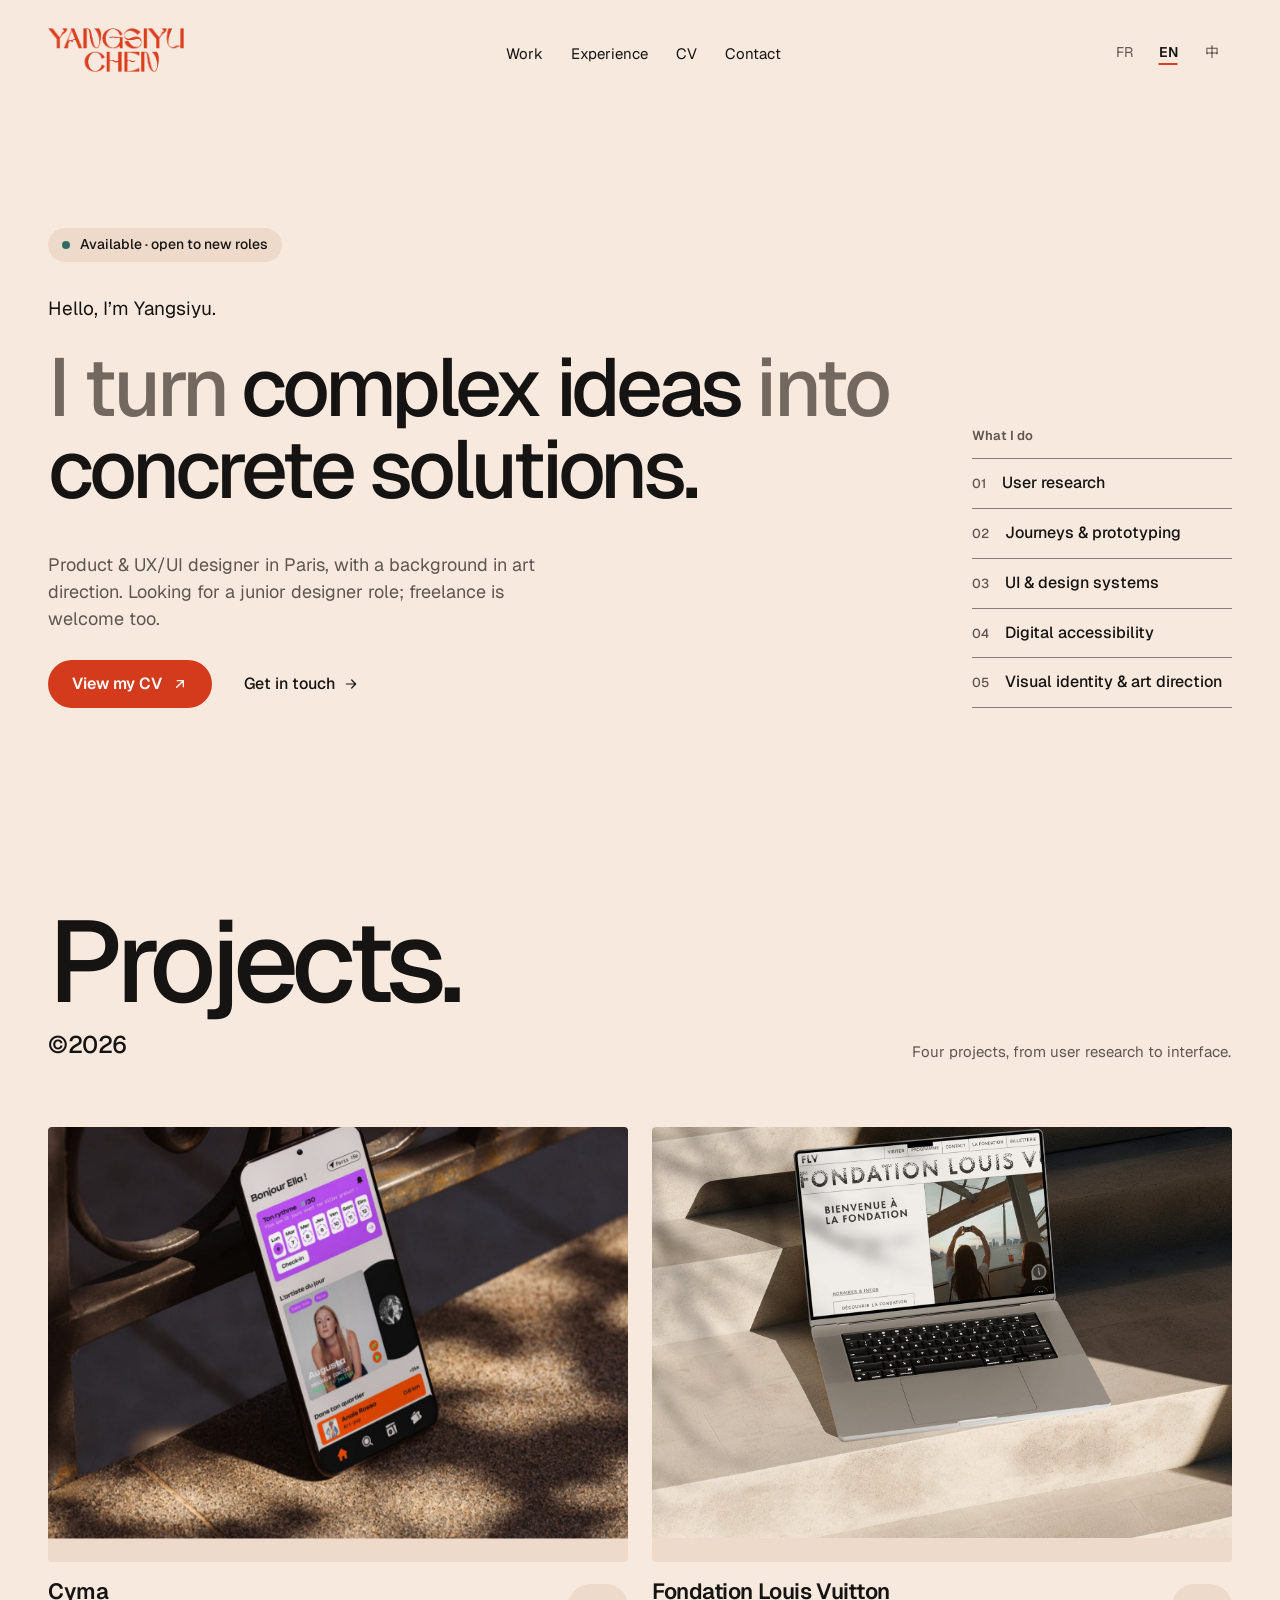
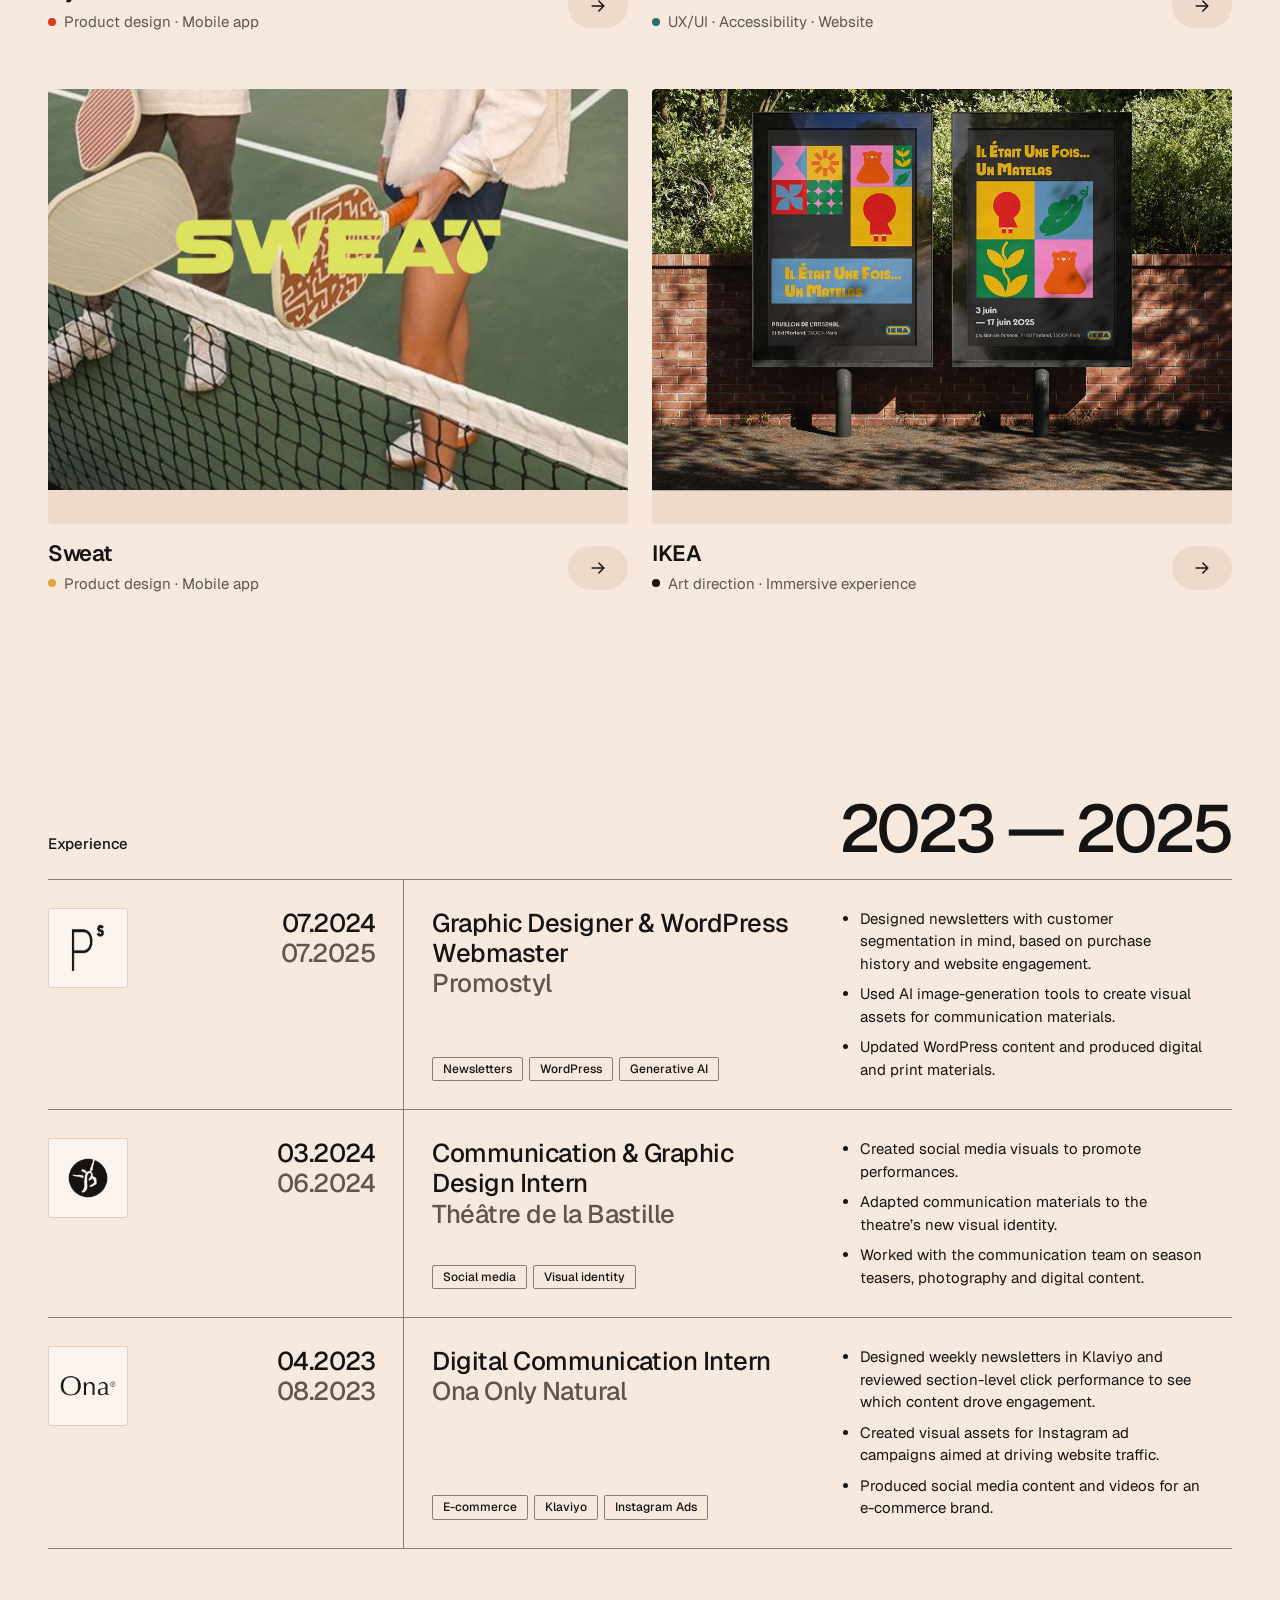
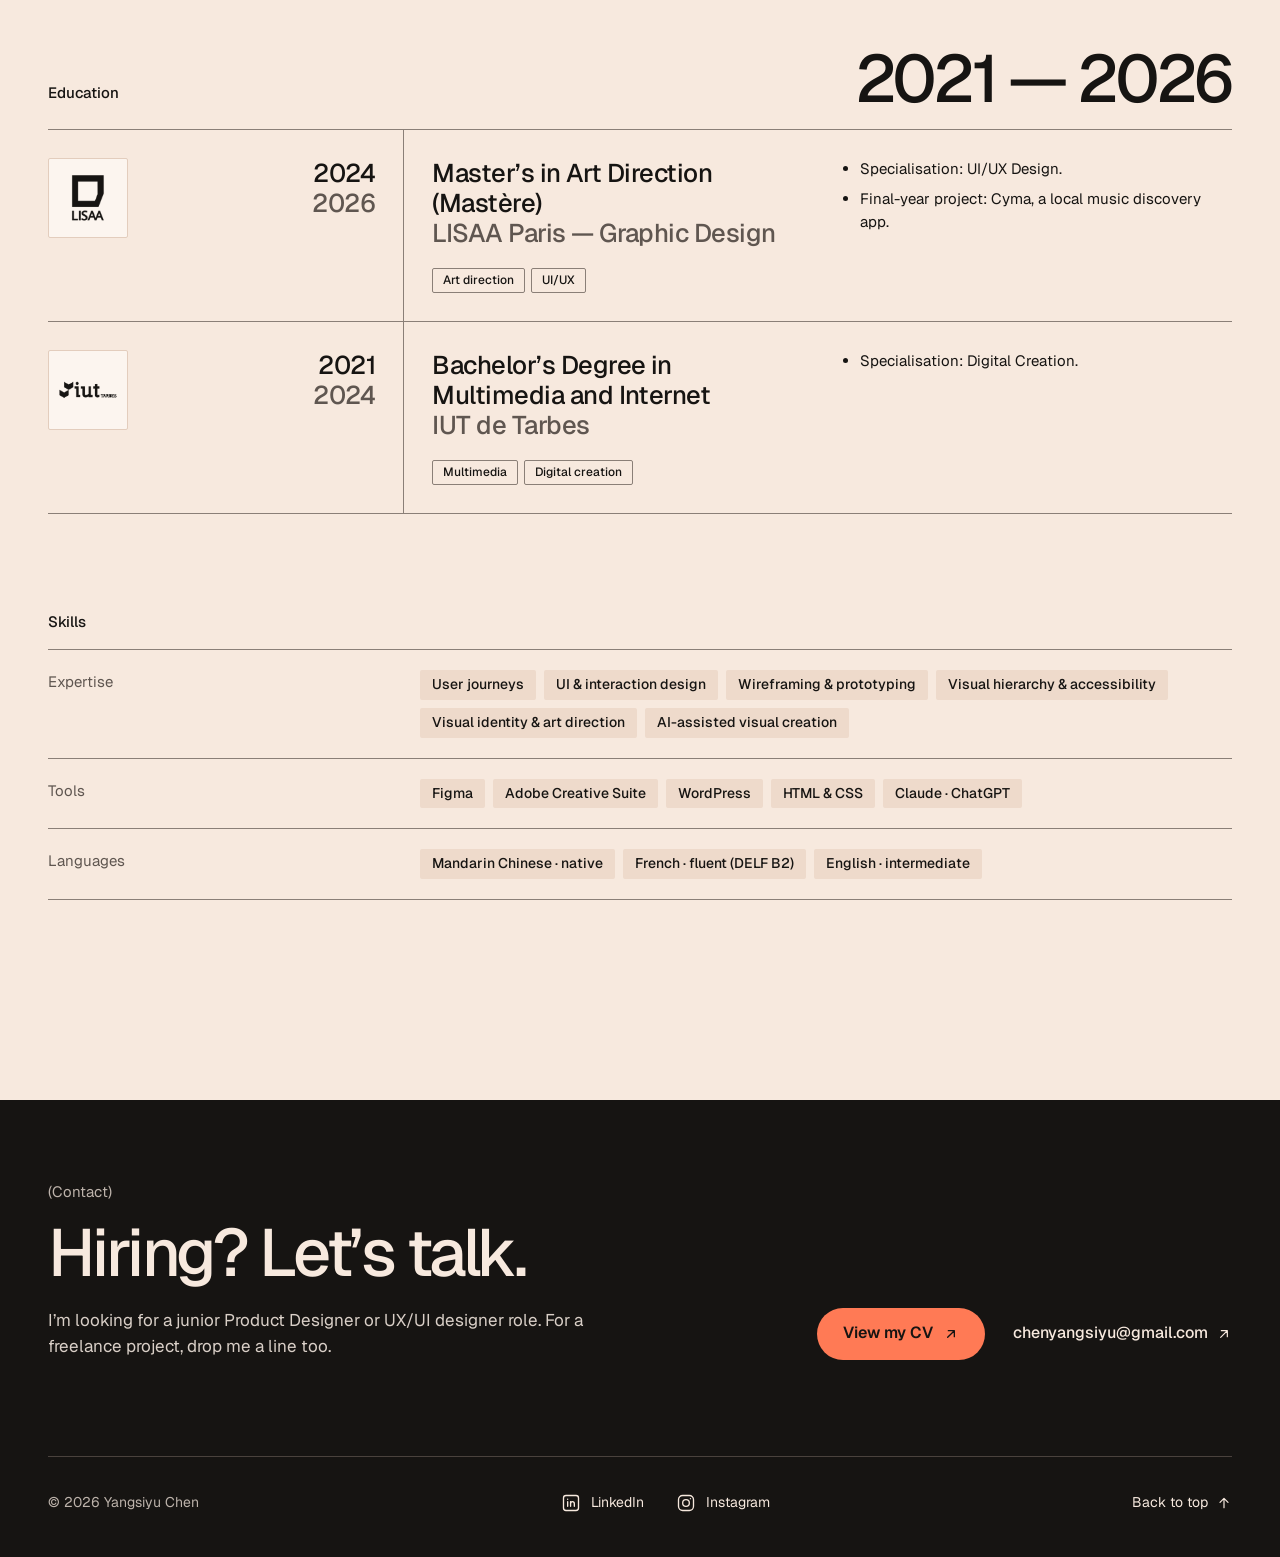
==== en/index.html @ a1f082fc "Add files via upload" ====
<!doctype html>
<html lang="en">
<head>
<meta charset="utf-8">
<meta name="viewport" content="width=device-width, initial-scale=1">
<title>Yangsiyu Chen · Product &amp; UX/UI designer</title>
<meta name="description" content="Portfolio of Yangsiyu Chen, Product &amp; UX/UI designer in Paris: user research, prototyping, UI and accessibility.">
<meta property="og:title" content="Yangsiyu Chen · Product &amp; UX/UI designer">
<meta property="og:description" content="Portfolio of Yangsiyu Chen, Product &amp; UX/UI designer in Paris: user research, prototyping, UI and accessibility.">
<meta property="og:type" content="website">
<meta name="theme-color" content="#f7e9de">
<link rel="icon" type="image/png" href="../assets/img/logo.png">
<link rel="alternate" hreflang="fr" href="../index.html">
<link rel="alternate" hreflang="en" href="../en/index.html">
<link rel="alternate" hreflang="zh-CN" href="../zh/index.html">
<link rel="preconnect" href="https://fonts.googleapis.com">
<link rel="preconnect" href="https://fonts.gstatic.com" crossorigin>
<link rel="stylesheet" href="https://fonts.googleapis.com/css2?family=Geist:wght@300;400;500;600&amp;family=Noto+Sans+SC:wght@400;500;600&amp;display=swap">
<link rel="stylesheet" href="../assets/css/base.css">
<link rel="stylesheet" href="../assets/css/index.css">
<script src="../assets/js/main.js" defer></script>
</head>
<body data-lang="en">
<div id="top" class="site" lang="en" style="background: #f7e9de; color: #161412; font-family: 'Geist', 'Noto Sans SC', system-ui, sans-serif; font-size: 16px; line-height: 1.55; min-height: 100%; overflow-x: hidden">
<div class="wrap" style="padding-top: 28px">

<header class="hdr">
<div class="hdr-logo"><a href="index.html" class="logo-link"><img src="../assets/img/logo.png" alt="Yangsiyu Chen" style="width: auto; display: block"></a></div>
<nav aria-label="Main navigation" class="hdr-nav">
<a href="#projets" class="nav-link">Work</a>
<a href="#parcours" class="nav-link">Experience</a>
<a href="../assets/cv/CV_Yangsiyu_CHEN_EN.pdf" class="nav-link" target="_blank" rel="noopener">CV</a>
<a href="#contact" class="nav-link">Contact</a>
</nav>
<div role="group" aria-label="Language" class="hdr-lang">

<button type="button" class="lang-btn" data-lang="fr" data-href="../index.html" aria-pressed="false" style="min-width: 40px; min-height: 36px; padding: 0 6px; border: 0; border-radius: 0; background: transparent; color: #5f5650; font: inherit; font-size: 14px; font-weight: 400; text-decoration: none; text-decoration-color: #db3e1d; text-decoration-thickness: 2px; text-underline-offset: 6px; cursor: pointer">FR</button>

<button type="button" class="lang-btn" data-lang="en" data-href="../en/index.html" aria-pressed="true" style="min-width: 40px; min-height: 36px; padding: 0 6px; border: 0; border-radius: 0; background: transparent; color: #161412; font: inherit; font-size: 14px; font-weight: 600; text-decoration: underline; text-decoration-color: #db3e1d; text-decoration-thickness: 2px; text-underline-offset: 6px; cursor: pointer">EN</button>

<button type="button" class="lang-btn" data-lang="zh" data-href="../zh/index.html" aria-pressed="false" style="min-width: 40px; min-height: 36px; padding: 0 6px; border: 0; border-radius: 0; background: transparent; color: #5f5650; font: inherit; font-size: 14px; font-weight: 400; text-decoration: none; text-decoration-color: #db3e1d; text-decoration-thickness: 2px; text-underline-offset: 6px; cursor: pointer">中</button>

</div>
</header>

<section class="hero mt-hero">
<div style="min-width: 0; transform: translateY(0.0px); opacity: 1.000" data-hero="">
<p style="margin: 0 0 32px; display: inline-flex; align-items: center; gap: 10px; padding: 6px 14px; background: #eedacb; border-radius: 999px; font-size: 14px; font-weight: 500"><span aria-hidden="true" style="width: 8px; height: 8px; border-radius: 999px; background: #2e6b66"></span>Available · open to new roles</p>
<p style="margin: 0 0 24px; font-size: 19px">Hello, I’m Yangsiyu.</p>
<div class="slogan">
<h1 class="t-display"><span style="color: #73685f">I turn </span><span style="color: #161412">complex ideas</span><span style="color: #73685f"> into </span><span style="color: #161412">concrete solutions.</span></h1>
<p class="t-display slogan-over" aria-hidden="true" style="clip-path: circle(0px at 300px 180px); transition: clip-path .35s cubic-bezier(.2,.7,.2,1)"><span>I turn </span><span>complex ideas</span><span> into </span><span>concrete solutions.</span></p>
</div>
<p style="margin: 40px 0 0; max-width: 520px; font-size: 18px; line-height: 1.5; color: #5f5650">Product &amp; UX/UI designer in Paris, with a background in art direction. Looking for a junior designer role; freelance is welcome too.</p>
<div style="margin-top: 28px; display: flex; flex-wrap: wrap; align-items: center; gap: 12px 32px">
<a href="../assets/cv/CV_Yangsiyu_CHEN_EN.pdf" target="_blank" rel="noopener" class="btn-primary" style="display: inline-flex; align-items: center; gap: 10px; min-height: 48px; padding: 0 24px; border-radius: 999px; background: #d33b1c; color: #ffffff; font-weight: 600; text-decoration: none">View my CV
<svg width="16" height="16" viewBox="0 0 24 24" fill="none" stroke="currentColor" stroke-width="2" stroke-linecap="round" stroke-linejoin="round" aria-hidden="true"><path d="M7 17L17 7M8 7h9v9"></path></svg></a>
<a href="#contact" class="text-link" style="display: inline-flex; align-items: center; gap: 8px; min-height: 48px; font-weight: 500">Get in touch
<svg width="16" height="16" viewBox="0 0 24 24" fill="none" stroke="currentColor" stroke-width="1.8" stroke-linecap="round" stroke-linejoin="round" aria-hidden="true"><path d="M5 12h14M13 6l6 6-6 6"></path></svg></a>
</div>
</div>
<div style="min-width: 0">
<p style="margin: 0 0 12px; font-size: 13px; font-weight: 600; color: #5f5650">What I do</p>
<ol aria-label="What I do" class="skills-list">

<li><span aria-hidden="true" style="font-size: 13px; color: #5f5650">01</span><span>User research</span></li>

<li><span aria-hidden="true" style="font-size: 13px; color: #5f5650">02</span><span>Journeys &amp; prototyping</span></li>

<li><span aria-hidden="true" style="font-size: 13px; color: #5f5650">03</span><span>UI &amp; design systems</span></li>

<li><span aria-hidden="true" style="font-size: 13px; color: #5f5650">04</span><span>Digital accessibility</span></li>

<li><span aria-hidden="true" style="font-size: 13px; color: #5f5650">05</span><span>Visual identity &amp; art direction</span></li>

</ol>
</div>
</section>

<section id="projets" aria-labelledby="works-title" class="mt-xl">
<div style="display: flex; flex-wrap: wrap; justify-content: space-between; align-items: flex-end; gap: 24px 48px">
<div style="flex: 3 1 400px; min-width: 0">
<h2 id="works-title" class="t-section">Projects.</h2>
<p style="margin: 12px 0 0; font-size: 24px; font-weight: 500; letter-spacing: -0.02em">©2026</p>
</div>
<p style="flex: 1 1 240px; margin: 0; max-width: 320px; font-size: 15px; color: #5f5650">Four projects, from user research to interface.</p>
</div>

<div class="works" style="margin-top: 64px">

<article class="work-card" style="min-width: 0; display: flex; flex-direction: column; gap: 16px">
<a href="cyma.html" data-par="1" tabindex="-1" aria-hidden="true" style="display: block; border-radius: 4px; overflow: hidden; aspect-ratio: 4 / 3; background: #eedacb">
<div class="cover-zoom" style="width: 100%; height: 100%">
<img src="../assets/img/cyma/cyma-mockup.jpg" alt="" style="width: 100%; height: 100%; display: block; object-fit: cover; transform: translateY(0.0px) scale(1.12); will-change: transform" data-k="0">
</div>
</a>
<div style="display: flex; justify-content: space-between; align-items: center; gap: 16px">
<div style="min-width: 0">
<h3 class="work-title" style="margin: 0; font-size: 22px; line-height: 1.25; font-weight: 600; letter-spacing: -0.02em">Cyma</h3>
<p style="margin: 4px 0 0; display: flex; align-items: center; gap: 8px; font-size: 15px; color: #5f5650"><span aria-hidden="true" style="flex-shrink: 0; width: 8px; height: 8px; border-radius: 999px; background: #db3e1d"></span>Product design · Mobile app</p>
</div>
<a href="cyma.html" class="arrow-btn" aria-label="View project Cyma" style="flex-shrink: 0; width: 60px; height: 44px; border-radius: 999px; background: #eedacb; display: flex; align-items: center; justify-content: center; color: #161412">
<svg width="20" height="20" viewBox="0 0 24 24" fill="none" stroke="currentColor" stroke-width="1.8" stroke-linecap="round" stroke-linejoin="round" aria-hidden="true"><path d="M5 12h14M13 6l6 6-6 6"></path></svg></a>
</div>
</article>

<article class="work-card" style="min-width: 0; display: flex; flex-direction: column; gap: 16px">
<a href="lv.html" data-par="1" tabindex="-1" aria-hidden="true" style="display: block; border-radius: 4px; overflow: hidden; aspect-ratio: 4 / 3; background: #eedacb">
<div class="cover-zoom" style="width: 100%; height: 100%">
<img src="../assets/img/lv/lv-cover.jpg" alt="" style="width: 100%; height: 100%; display: block; object-fit: cover; transform: translateY(0.0px) scale(1.12); will-change: transform" data-k="0">
</div>
</a>
<div style="display: flex; justify-content: space-between; align-items: center; gap: 16px">
<div style="min-width: 0">
<h3 class="work-title" style="margin: 0; font-size: 22px; line-height: 1.25; font-weight: 600; letter-spacing: -0.02em">Fondation Louis Vuitton</h3>
<p style="margin: 4px 0 0; display: flex; align-items: center; gap: 8px; font-size: 15px; color: #5f5650"><span aria-hidden="true" style="flex-shrink: 0; width: 8px; height: 8px; border-radius: 999px; background: #2e6b66"></span>UX/UI · Accessibility · Website</p>
</div>
<a href="lv.html" class="arrow-btn" aria-label="View project Fondation Louis Vuitton" style="flex-shrink: 0; width: 60px; height: 44px; border-radius: 999px; background: #eedacb; display: flex; align-items: center; justify-content: center; color: #161412">
<svg width="20" height="20" viewBox="0 0 24 24" fill="none" stroke="currentColor" stroke-width="1.8" stroke-linecap="round" stroke-linejoin="round" aria-hidden="true"><path d="M5 12h14M13 6l6 6-6 6"></path></svg></a>
</div>
</article>

<article class="work-card" style="min-width: 0; display: flex; flex-direction: column; gap: 16px">
<a href="sweat.html" data-par="1" tabindex="-1" aria-hidden="true" style="display: block; border-radius: 4px; overflow: hidden; aspect-ratio: 4 / 3; background: #eedacb">
<div class="cover-zoom" style="width: 100%; height: 100%">
<img src="../assets/img/sweat/sweat-9.jpg" alt="" style="width: 100%; height: 100%; display: block; object-fit: cover; transform: translateY(0.0px) scale(1.12); will-change: transform" data-k="0">
</div>
</a>
<div style="display: flex; justify-content: space-between; align-items: center; gap: 16px">
<div style="min-width: 0">
<h3 class="work-title" style="margin: 0; font-size: 22px; line-height: 1.25; font-weight: 600; letter-spacing: -0.02em">Sweat</h3>
<p style="margin: 4px 0 0; display: flex; align-items: center; gap: 8px; font-size: 15px; color: #5f5650"><span aria-hidden="true" style="flex-shrink: 0; width: 8px; height: 8px; border-radius: 999px; background: #e9a23b"></span>Product design · Mobile app</p>
</div>
<a href="sweat.html" class="arrow-btn" aria-label="View project Sweat" style="flex-shrink: 0; width: 60px; height: 44px; border-radius: 999px; background: #eedacb; display: flex; align-items: center; justify-content: center; color: #161412">
<svg width="20" height="20" viewBox="0 0 24 24" fill="none" stroke="currentColor" stroke-width="1.8" stroke-linecap="round" stroke-linejoin="round" aria-hidden="true"><path d="M5 12h14M13 6l6 6-6 6"></path></svg></a>
</div>
</article>

<article class="work-card" style="min-width: 0; display: flex; flex-direction: column; gap: 16px">
<a href="ikea.html" data-par="1" tabindex="-1" aria-hidden="true" style="display: block; border-radius: 4px; overflow: hidden; aspect-ratio: 4 / 3; background: #eedacb">
<div class="cover-zoom" style="width: 100%; height: 100%">
<img src="../assets/img/ikea/ikea-cover.jpg" alt="" style="width: 100%; height: 100%; display: block; object-fit: cover; transform: translateY(0.0px) scale(1.12); will-change: transform" data-k="0">
</div>
</a>
<div style="display: flex; justify-content: space-between; align-items: center; gap: 16px">
<div style="min-width: 0">
<h3 class="work-title" style="margin: 0; font-size: 22px; line-height: 1.25; font-weight: 600; letter-spacing: -0.02em">IKEA</h3>
<p style="margin: 4px 0 0; display: flex; align-items: center; gap: 8px; font-size: 15px; color: #5f5650"><span aria-hidden="true" style="flex-shrink: 0; width: 8px; height: 8px; border-radius: 999px; background: #161412"></span>Art direction · Immersive experience</p>
</div>
<a href="ikea.html" class="arrow-btn" aria-label="View project IKEA" style="flex-shrink: 0; width: 60px; height: 44px; border-radius: 999px; background: #eedacb; display: flex; align-items: center; justify-content: center; color: #161412">
<svg width="20" height="20" viewBox="0 0 24 24" fill="none" stroke="currentColor" stroke-width="1.8" stroke-linecap="round" stroke-linejoin="round" aria-hidden="true"><path d="M5 12h14M13 6l6 6-6 6"></path></svg></a>
</div>
</article>

</div>
</section>

<section id="parcours" aria-labelledby="exp-title" class="mt-xl">
<div style="display: flex; flex-wrap: wrap; justify-content: space-between; align-items: flex-end; gap: 16px; padding-bottom: 16px; border-bottom: 1px solid #8a7f77">
<h2 id="exp-title" class="t-label" style="margin-bottom: 8px">Experience</h2>
<p class="t-h1">2023 — 2025</p>
</div>

<article class="row exp-row">
<div class="row-a">
<div class="logo-tile"><img src="../assets/img/logos/promostyl.png" alt=""></div>
<p class="exp-start t-h3" style="text-align: right">07.2024<br><span style="color: #5f5650">07.2025</span></p>
</div>
<div class="row-b">
<div style="display: flex; flex-direction: column; justify-content: space-between; gap: 20px; min-width: 0">
<h3 class="t-h3">Graphic Designer &amp; WordPress Webmaster<br><span style="color: #5f5650">Promostyl</span></h3>
<ul style="margin: 0; padding: 0; list-style: none; display: flex; flex-wrap: wrap; gap: 6px">

<li style="padding: 2px 10px; border: 1px solid #8a7f77; border-radius: 2px; font-size: 12px; font-weight: 500">Newsletters</li>

<li style="padding: 2px 10px; border: 1px solid #8a7f77; border-radius: 2px; font-size: 12px; font-weight: 500">WordPress</li>

<li style="padding: 2px 10px; border: 1px solid #8a7f77; border-radius: 2px; font-size: 12px; font-weight: 500">Generative AI</li>

</ul>
</div>
<ul style="margin: 0; padding: 0 0 0 18px; display: flex; flex-direction: column; gap: 8px; font-size: 15px; line-height: 1.5; min-width: 0">

<li>Designed newsletters with customer segmentation in mind, based on purchase history and website engagement.</li>

<li>Used AI image-generation tools to create visual assets for communication materials.</li>

<li>Updated WordPress content and produced digital and print materials.</li>

</ul>
</div>
</article>

<article class="row exp-row">
<div class="row-a">
<div class="logo-tile"><img src="../assets/img/logos/bastille.png" alt=""></div>
<p class="exp-start t-h3" style="text-align: right">03.2024<br><span style="color: #5f5650">06.2024</span></p>
</div>
<div class="row-b">
<div style="display: flex; flex-direction: column; justify-content: space-between; gap: 20px; min-width: 0">
<h3 class="t-h3">Communication &amp; Graphic Design Intern<br><span style="color: #5f5650">Théâtre de la Bastille</span></h3>
<ul style="margin: 0; padding: 0; list-style: none; display: flex; flex-wrap: wrap; gap: 6px">

<li style="padding: 2px 10px; border: 1px solid #8a7f77; border-radius: 2px; font-size: 12px; font-weight: 500">Social media</li>

<li style="padding: 2px 10px; border: 1px solid #8a7f77; border-radius: 2px; font-size: 12px; font-weight: 500">Visual identity</li>

</ul>
</div>
<ul style="margin: 0; padding: 0 0 0 18px; display: flex; flex-direction: column; gap: 8px; font-size: 15px; line-height: 1.5; min-width: 0">

<li>Created social media visuals to promote performances.</li>

<li>Adapted communication materials to the theatre’s new visual identity.</li>

<li>Worked with the communication team on season teasers, photography and digital content.</li>

</ul>
</div>
</article>

<article class="row exp-row">
<div class="row-a">
<div class="logo-tile"><img src="../assets/img/logos/ona.png" alt=""></div>
<p class="exp-start t-h3" style="text-align: right">04.2023<br><span style="color: #5f5650">08.2023</span></p>
</div>
<div class="row-b">
<div style="display: flex; flex-direction: column; justify-content: space-between; gap: 20px; min-width: 0">
<h3 class="t-h3">Digital Communication Intern<br><span style="color: #5f5650">Ona Only Natural</span></h3>
<ul style="margin: 0; padding: 0; list-style: none; display: flex; flex-wrap: wrap; gap: 6px">

<li style="padding: 2px 10px; border: 1px solid #8a7f77; border-radius: 2px; font-size: 12px; font-weight: 500">E-commerce</li>

<li style="padding: 2px 10px; border: 1px solid #8a7f77; border-radius: 2px; font-size: 12px; font-weight: 500">Klaviyo</li>

<li style="padding: 2px 10px; border: 1px solid #8a7f77; border-radius: 2px; font-size: 12px; font-weight: 500">Instagram Ads</li>

</ul>
</div>
<ul style="margin: 0; padding: 0 0 0 18px; display: flex; flex-direction: column; gap: 8px; font-size: 15px; line-height: 1.5; min-width: 0">

<li>Designed weekly newsletters in Klaviyo and reviewed section-level click performance to see which content drove engagement.</li>

<li>Created visual assets for Instagram ad campaigns aimed at driving website traffic.</li>

<li>Produced social media content and videos for an e-commerce brand.</li>

</ul>
</div>
</article>


<div class="mt-m" style="display: flex; flex-wrap: wrap; justify-content: space-between; align-items: flex-end; gap: 16px; padding-bottom: 16px; border-bottom: 1px solid #8a7f77">
<h2 class="t-label" style="margin-bottom: 8px">Education</h2>
<p class="t-h1">2021 — 2026</p>
</div>

<article class="row exp-row">
<div class="row-a">
<div class="logo-tile"><img src="../assets/img/logos/lisaa.png" alt=""></div>
<p class="exp-start t-h3" style="text-align: right">2024<br><span style="color: #5f5650">2026</span></p>
</div>
<div class="row-b">
<div style="display: flex; flex-direction: column; justify-content: space-between; gap: 20px; min-width: 0">
<h3 class="t-h3">Master’s in Art Direction (Mastère)<br><span style="color: #5f5650">LISAA Paris — Graphic Design</span></h3>
<ul style="margin: 0; padding: 0; list-style: none; display: flex; flex-wrap: wrap; gap: 6px">

<li style="padding: 2px 10px; border: 1px solid #8a7f77; border-radius: 2px; font-size: 12px; font-weight: 500">Art direction</li>

<li style="padding: 2px 10px; border: 1px solid #8a7f77; border-radius: 2px; font-size: 12px; font-weight: 500">UI/UX</li>

</ul>
</div>
<ul style="margin: 0; padding: 0 0 0 18px; display: flex; flex-direction: column; gap: 8px; font-size: 15px; line-height: 1.5; min-width: 0">

<li>Specialisation: UI/UX Design.</li>

<li>Final-year project: Cyma, a local music discovery app.</li>

</ul>
</div>
</article>

<article class="row exp-row">
<div class="row-a">
<div class="logo-tile"><img src="../assets/img/logos/iut.png" alt=""></div>
<p class="exp-start t-h3" style="text-align: right">2021<br><span style="color: #5f5650">2024</span></p>
</div>
<div class="row-b">
<div style="display: flex; flex-direction: column; justify-content: space-between; gap: 20px; min-width: 0">
<h3 class="t-h3">Bachelor’s Degree in Multimedia and Internet<br><span style="color: #5f5650">IUT de Tarbes</span></h3>
<ul style="margin: 0; padding: 0; list-style: none; display: flex; flex-wrap: wrap; gap: 6px">

<li style="padding: 2px 10px; border: 1px solid #8a7f77; border-radius: 2px; font-size: 12px; font-weight: 500">Multimedia</li>

<li style="padding: 2px 10px; border: 1px solid #8a7f77; border-radius: 2px; font-size: 12px; font-weight: 500">Digital creation</li>

</ul>
</div>
<ul style="margin: 0; padding: 0 0 0 18px; display: flex; flex-direction: column; gap: 8px; font-size: 15px; line-height: 1.5; min-width: 0">

<li>Specialisation: Digital Creation.</li>

</ul>
</div>
</article>


<div class="mt-m" style="padding-bottom: 16px; border-bottom: 1px solid #8a7f77">
<h2 class="t-label">Skills</h2>
</div>

<div class="skills exp-row">
<p style="margin: 0; font-size: 15px; color: #5f5650">Expertise</p>
<ul style="margin: 0; padding: 0; list-style: none; display: flex; flex-wrap: wrap; gap: 8px; min-width: 0">

<li class="skill-chip" style="padding: 4px 12px; background: #eedacb; border-radius: 2px; font-size: 14px; font-weight: 500">User journeys</li>

<li class="skill-chip" style="padding: 4px 12px; background: #eedacb; border-radius: 2px; font-size: 14px; font-weight: 500">UI &amp; interaction design</li>

<li class="skill-chip" style="padding: 4px 12px; background: #eedacb; border-radius: 2px; font-size: 14px; font-weight: 500">Wireframing &amp; prototyping</li>

<li class="skill-chip" style="padding: 4px 12px; background: #eedacb; border-radius: 2px; font-size: 14px; font-weight: 500">Visual hierarchy &amp; accessibility</li>

<li class="skill-chip" style="padding: 4px 12px; background: #eedacb; border-radius: 2px; font-size: 14px; font-weight: 500">Visual identity &amp; art direction</li>

<li class="skill-chip" style="padding: 4px 12px; background: #eedacb; border-radius: 2px; font-size: 14px; font-weight: 500">AI-assisted visual creation</li>

</ul>
</div>

<div class="skills exp-row">
<p style="margin: 0; font-size: 15px; color: #5f5650">Tools</p>
<ul style="margin: 0; padding: 0; list-style: none; display: flex; flex-wrap: wrap; gap: 8px; min-width: 0">

<li class="skill-chip" style="padding: 4px 12px; background: #eedacb; border-radius: 2px; font-size: 14px; font-weight: 500">Figma</li>

<li class="skill-chip" style="padding: 4px 12px; background: #eedacb; border-radius: 2px; font-size: 14px; font-weight: 500">Adobe Creative Suite</li>

<li class="skill-chip" style="padding: 4px 12px; background: #eedacb; border-radius: 2px; font-size: 14px; font-weight: 500">WordPress</li>

<li class="skill-chip" style="padding: 4px 12px; background: #eedacb; border-radius: 2px; font-size: 14px; font-weight: 500">HTML &amp; CSS</li>

<li class="skill-chip" style="padding: 4px 12px; background: #eedacb; border-radius: 2px; font-size: 14px; font-weight: 500">Claude · ChatGPT</li>

</ul>
</div>

<div class="skills exp-row">
<p style="margin: 0; font-size: 15px; color: #5f5650">Languages</p>
<ul style="margin: 0; padding: 0; list-style: none; display: flex; flex-wrap: wrap; gap: 8px; min-width: 0">

<li class="skill-chip" style="padding: 4px 12px; background: #eedacb; border-radius: 2px; font-size: 14px; font-weight: 500">Mandarin Chinese · native</li>

<li class="skill-chip" style="padding: 4px 12px; background: #eedacb; border-radius: 2px; font-size: 14px; font-weight: 500">French · fluent (DELF B2)</li>

<li class="skill-chip" style="padding: 4px 12px; background: #eedacb; border-radius: 2px; font-size: 14px; font-weight: 500">English · intermediate</li>

</ul>
</div>

</section>
</div>

<footer id="contact" class="mt-xl" style="background: #161412; color: #f7e9de">
<div class="foot-in">
<div style="display: flex; flex-wrap: wrap; justify-content: space-between; align-items: flex-end; gap: 32px">
<div style="flex: 1 1 480px; min-width: 0">
<p style="margin: 0; font-size: 15px; color: #bdb3ab">(Contact)</p>
<h2 class="t-h1" style="margin-top: 16px">Hiring? Let’s talk.</h2>
<p style="margin: 20px 0 0; max-width: 560px; font-size: 17px; color: #d9cfc7">I’m looking for a junior Product Designer or UX/UI designer role. For a freelance project, drop me a line too.</p>
</div>
<div style="display: flex; flex-wrap: wrap; align-items: center; gap: 12px 28px; min-width: 0">
<a href="../assets/cv/CV_Yangsiyu_CHEN_EN.pdf" target="_blank" rel="noopener" class="foot-btn" style="display: inline-flex; align-items: center; gap: 10px; min-height: 52px; padding: 0 26px; border-radius: 999px; background: #ff7a55; color: #161412; font-weight: 600; text-decoration: none">View my CV
<svg width="16" height="16" viewBox="0 0 24 24" fill="none" stroke="currentColor" stroke-width="2" stroke-linecap="round" stroke-linejoin="round" aria-hidden="true"><path d="M7 17L17 7M8 7h9v9"></path></svg></a>
<a href="mailto:chenyangsiyu@gmail.com" class="foot-text" style="display: inline-flex; align-items: center; gap: 8px; min-height: 48px; font-weight: 500; overflow-wrap: anywhere">chenyangsiyu@gmail.com
<svg width="16" height="16" viewBox="0 0 24 24" fill="none" stroke="currentColor" stroke-width="1.8" stroke-linecap="round" stroke-linejoin="round" aria-hidden="true"><path d="M7 17L17 7M8 7h9v9"></path></svg></a>
</div>
</div>
<div style="margin-top: 96px; padding-top: 24px; border-top: 1px solid #4a423d; display: flex; flex-wrap: wrap; justify-content: space-between; align-items: center; gap: 16px 32px; font-size: 14px">
<span style="color: #bdb3ab">© 2026 Yangsiyu Chen</span>
<ul aria-label="Social media" style="margin: 0; padding: 0; list-style: none; display: flex; flex-wrap: wrap; gap: 8px 32px">
<li><a href="https://www.linkedin.com/in/yangsiyu-chen-5bbab8222" class="foot-link" style="display: inline-flex; align-items: center; gap: 10px; min-height: 44px">
<svg width="20" height="20" viewBox="0 0 24 24" fill="none" stroke="currentColor" stroke-width="1.6" stroke-linecap="round" stroke-linejoin="round" aria-hidden="true"><rect x="3" y="3" width="18" height="18" rx="3"></rect><path d="M8 10.5V16M8 7.5v.1M11.5 16v-5.5M11.5 13c0-1.7 1-2.6 2.3-2.6s2.2.9 2.2 2.6V16"></path></svg>LinkedIn</a></li>
<li><a href="https://www.instagram.com/cysy.crea/" class="foot-link" style="display: inline-flex; align-items: center; gap: 10px; min-height: 44px">
<svg width="20" height="20" viewBox="0 0 24 24" fill="none" stroke="currentColor" stroke-width="1.6" stroke-linecap="round" stroke-linejoin="round" aria-hidden="true"><rect x="3" y="3" width="18" height="18" rx="5"></rect><circle cx="12" cy="12" r="4"></circle><path d="M17.3 6.7v.1"></path></svg>Instagram</a></li>
</ul>
<a href="#top" class="foot-link" style="display: inline-flex; align-items: center; gap: 8px; min-height: 44px">Back to top
<svg width="16" height="16" viewBox="0 0 24 24" fill="none" stroke="currentColor" stroke-width="1.8" stroke-linecap="round" stroke-linejoin="round" aria-hidden="true"><path d="M12 19V5M6 11l6-6 6 6"></path></svg></a>
</div>
</div>
</footer>
</div>
</body>
</html>
---- assets/css/base.css ----
/* Shared basics. Page-specific styles live in the other files of this folder. */
html{-webkit-text-size-adjust:100%;scroll-behavior:smooth}
@media (prefers-reduced-motion: reduce){html{scroll-behavior:auto}}
body{margin:0;background:#f7e9de}
---- assets/css/index.css ----
body{margin:0;background:#f7e9de}
.site *,.site *::before,.site *::after{box-sizing:border-box}
.site img{max-width:100%}
a{color:#b5301a}a:hover{color:#161412}
a:focus-visible,button:focus-visible{outline:2px solid #b5301a;outline-offset:3px}
.wrap{max-width:1280px;margin:0 auto;padding-left:48px;padding-right:48px}
.t-display{margin:0;font-weight:500;font-size:clamp(2.5rem,6.4vw,6rem);line-height:1;letter-spacing:-0.05em;overflow-wrap:break-word}
.t-section{margin:0;font-weight:500;font-size:clamp(3rem,9vw,8rem);line-height:.92;letter-spacing:-0.06em}
.t-h1{margin:0;font-weight:500;font-size:clamp(2.25rem,5.2vw,4.75rem);line-height:1.02;letter-spacing:-0.05em}
.t-h3{margin:0;font-weight:500;font-size:clamp(1.25rem,2vw,1.625rem);line-height:1.18;letter-spacing:-0.02em}
.t-label{margin:0;font-size:15px;font-weight:500}
[lang="zh-CN"] .t-display{line-height:1.18;letter-spacing:-0.02em}
[lang="zh-CN"] .t-section{line-height:1.05;letter-spacing:-0.03em}
[lang="zh-CN"] .t-h1{line-height:1.15;letter-spacing:-0.02em}
.mt-hero{margin-top:150px}.mt-xl{margin-top:200px}.mt-m{margin-top:96px}
.hdr{display:grid;grid-template-columns:auto minmax(0,1fr) auto;grid-template-areas:'logo nav lang';align-items:center;gap:16px 32px;font-size:15px}
.hdr-logo{grid-area:logo}.hdr-logo img{height:44px}
.hdr-nav{grid-area:nav;justify-self:center;display:flex;flex-wrap:wrap;gap:8px 28px}
.hdr-lang{grid-area:lang;display:flex;gap:4px}
.hero{display:grid;grid-template-columns:minmax(0,1fr) minmax(220px,260px);gap:48px;align-items:end}
.slogan{position:relative;max-width:1040px;cursor:default}
.slogan-over{position:absolute;inset:-100px;padding:100px;background:#161412;color:#f7e9de;pointer-events:none}
.skills-list{margin:0;padding:0;list-style:none;border-top:1px solid #8a7f77}
.skills-list li{display:flex;gap:16px;align-items:baseline;padding:12px 0;border-bottom:1px solid #8a7f77;font-size:16px;font-weight:500}
.works{display:grid;grid-template-columns:repeat(auto-fill,minmax(min(100%,420px),1fr));gap:56px 24px}
.row{display:grid;grid-template-columns:minmax(220px,3fr) minmax(0,7fr);border-bottom:1px solid #8a7f77}
.row-a{display:flex;justify-content:space-between;gap:24px;padding:28px 28px 28px 0}
.row-b{display:grid;grid-template-columns:repeat(auto-fit,minmax(240px,1fr));gap:20px 48px;padding:28px;border-left:1px solid #8a7f77}
.logo-tile{flex-shrink:0;width:80px;height:80px;border-radius:2px;background:#fcf5ef;border:1px solid #e3cdbd;display:flex;align-items:center;justify-content:center;overflow:hidden}
.logo-tile img{width:100%;height:100%;object-fit:contain;display:block}
.skills{display:grid;grid-template-columns:minmax(220px,3fr) minmax(0,7fr);gap:12px 24px;padding:20px 0;border-bottom:1px solid #8a7f77}
.foot-in{max-width:1280px;margin:0 auto;padding:80px 48px 32px}
.nav-link{color:#161412;text-decoration:none;background-image:linear-gradient(currentColor,currentColor);background-size:0 1px;background-repeat:no-repeat;background-position:0 100%;transition:background-size .3s ease,color .2s ease}
.nav-link:hover{color:#b5301a;background-size:100% 1px}
.logo-link{display:inline-block;transition:opacity .2s ease}
.logo-link:hover{opacity:.75}
.lang-btn{transition:color .2s ease}
.lang-btn:hover{color:#b5301a !important}
.btn-primary{transition:background-color .2s ease}
.btn-primary:hover{background:#b5301a !important;color:#ffffff !important}
.text-link{color:#161412;text-decoration:none;transition:color .2s ease,gap .25s ease}
.text-link:hover{color:#b5301a;gap:14px !important}
.work-card .cover-zoom{transition:transform .6s cubic-bezier(.2,.7,.2,1)}
.work-card:hover .cover-zoom{transform:scale(1.04)}
.work-card .work-title{transition:color .2s ease}
.work-card:hover .work-title{color:#b5301a}
.work-card .arrow-btn{transition:background-color .2s ease,color .2s ease,transform .25s ease}
.work-card:hover .arrow-btn{background:#d33b1c !important;color:#ffffff !important;transform:translateX(4px)}
.exp-row{transition:background-color .25s ease}
.exp-row:hover{background:#eedacb}
.exp-row .exp-start{transition:color .2s ease}
.exp-row:hover .exp-start{color:#b5301a}
.skill-chip{transition:background-color .2s ease,color .2s ease,box-shadow .2s ease}
.skill-chip:hover{background:#fcf5ef;color:#b5301a;box-shadow:inset 0 0 0 1px #b5301a}
.foot-link{color:#f7e9de;text-decoration:none;transition:color .2s ease}
.foot-link:hover{color:#ff8a66}
.foot-link:focus-visible,.foot-text:focus-visible,.foot-btn:focus-visible{outline-color:#ff8a66}
.foot-btn{transition:background-color .2s ease,color .2s ease}
.foot-btn:hover{background:#f7e9de !important;color:#161412 !important}
.foot-text{color:#f7e9de;text-decoration:none;transition:color .2s ease,gap .25s ease}
.foot-text:hover{color:#ff8a66;gap:14px !important}
@media (max-width:900px){
.hero{grid-template-columns:minmax(0,1fr)}
.row,.skills{grid-template-columns:minmax(0,1fr)}
.row-a{padding:28px 0 12px}
.row-b{border-left:0;padding:0 0 28px}
.skills{gap:8px}
}
@media (max-width:640px){
.wrap{padding-left:20px;padding-right:20px}
.hdr{grid-template-columns:minmax(0,1fr) auto;grid-template-areas:'logo lang' 'nav nav';gap:12px 16px}
.hdr-logo img{height:36px}
.hdr-nav{justify-self:stretch;justify-content:space-between;gap:8px 16px;padding-top:12px;border-top:1px solid #e3cdbd}
.mt-hero{margin-top:72px}.mt-xl{margin-top:120px}.mt-m{margin-top:64px}
.foot-in{padding:56px 20px 24px}
.logo-tile{width:64px;height:64px}
}
@media (hover:none){.slogan-over{display:none}}
@media (prefers-reduced-motion: reduce){.work-card .cover-zoom,.nav-link,.exp-row,.text-link,.foot-text,.work-card .arrow-btn,.skill-chip{transition:none}}
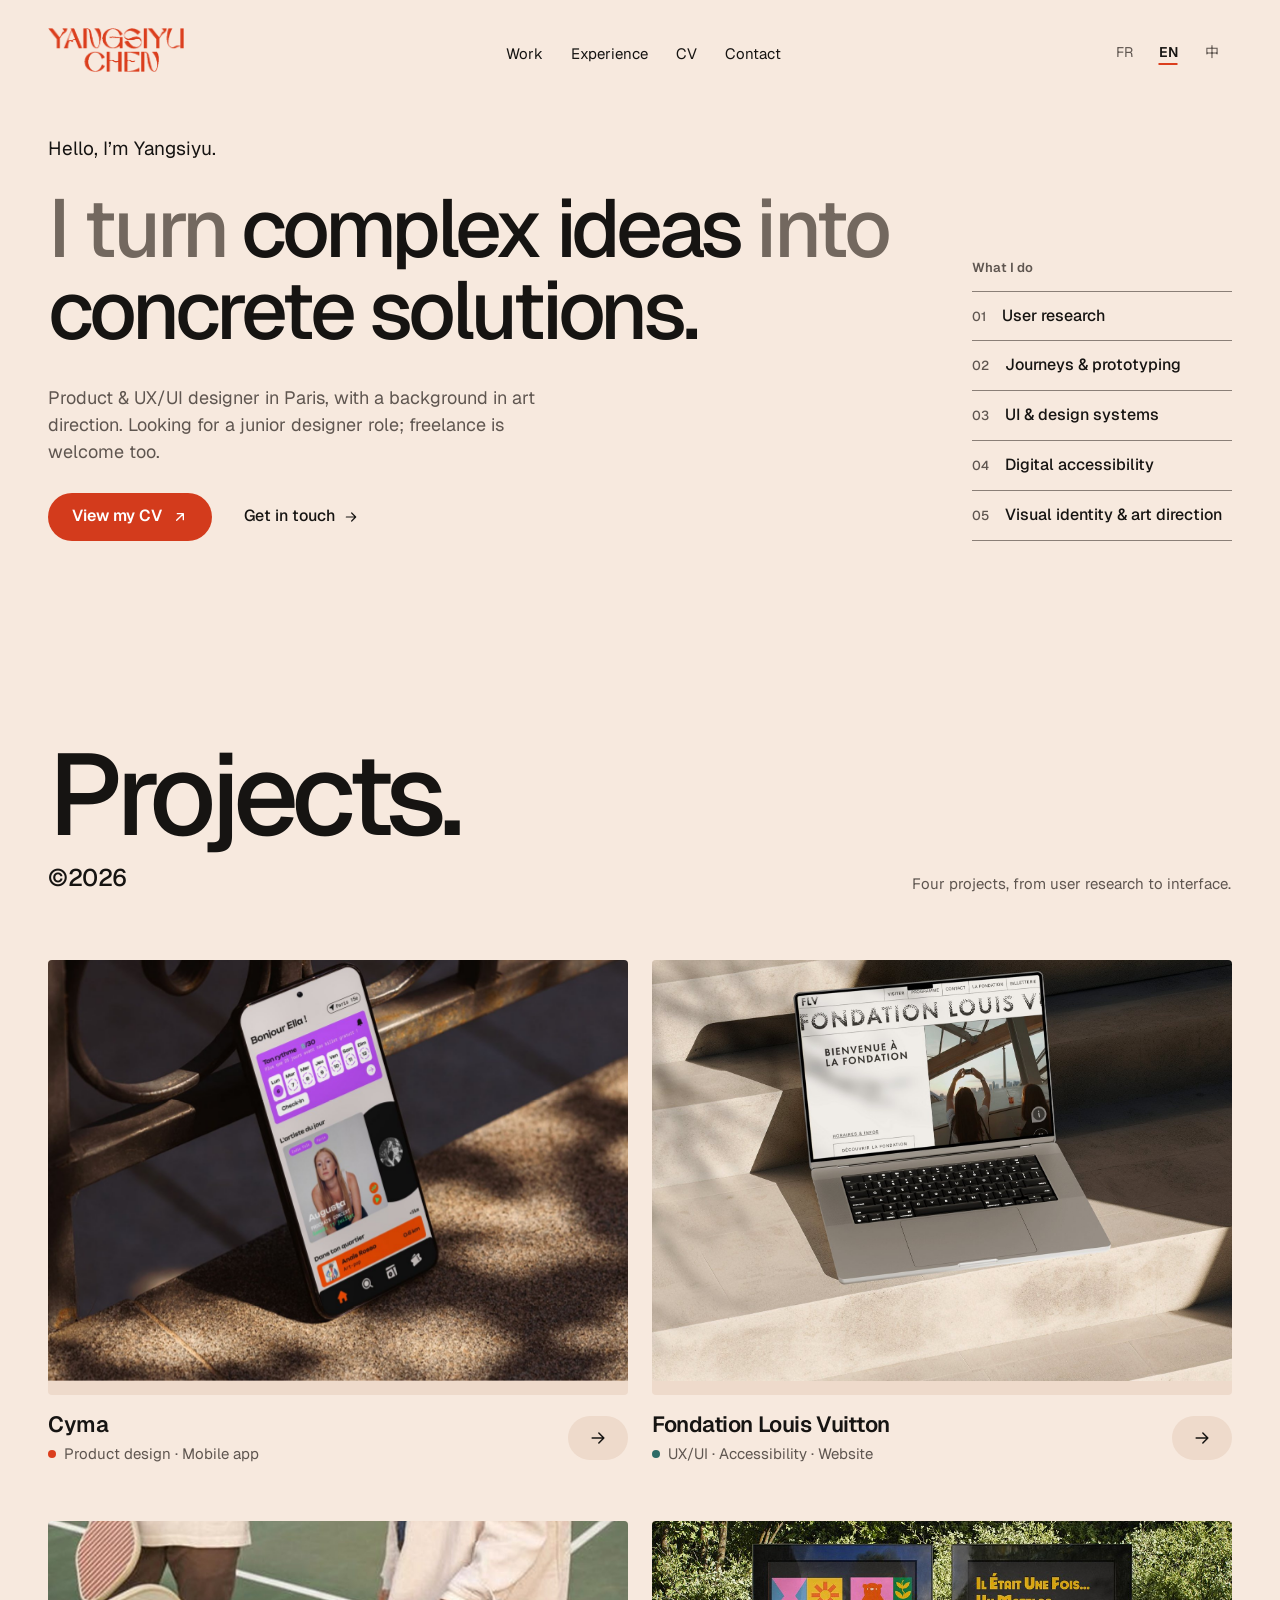
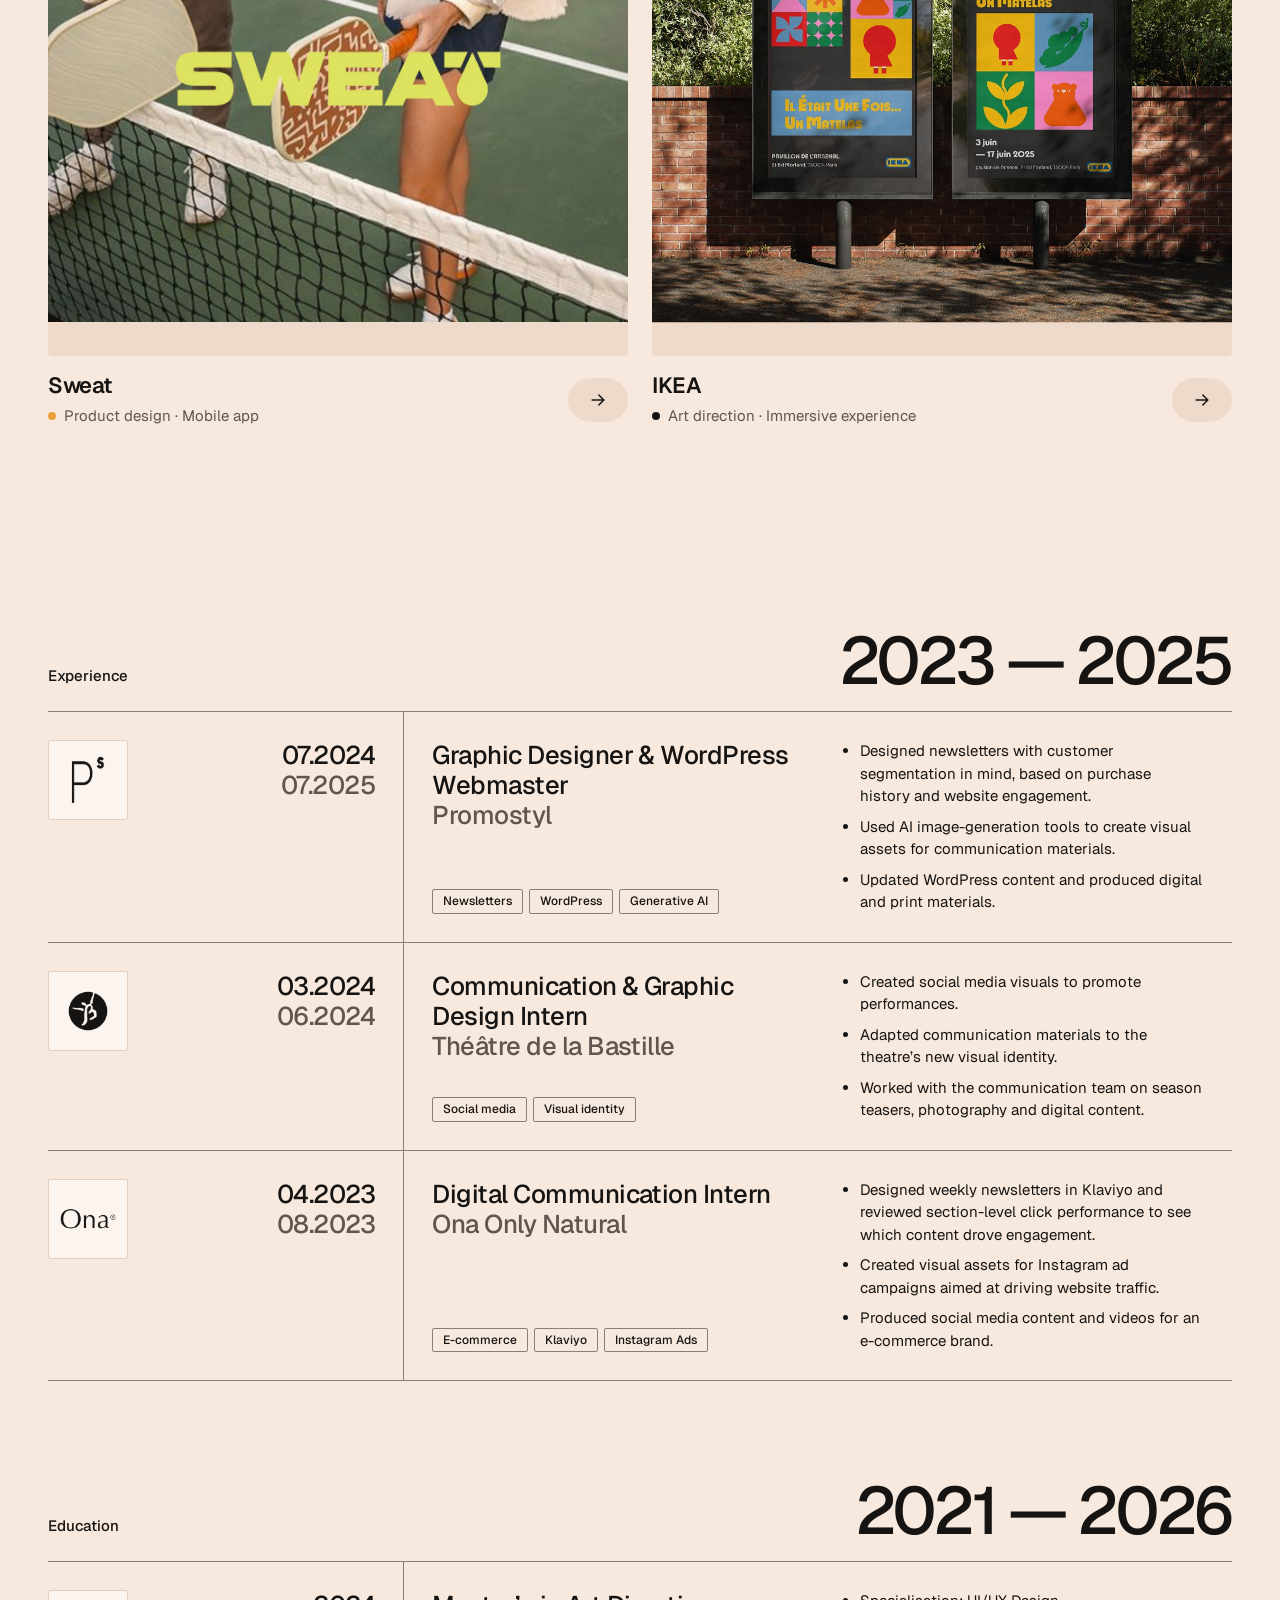
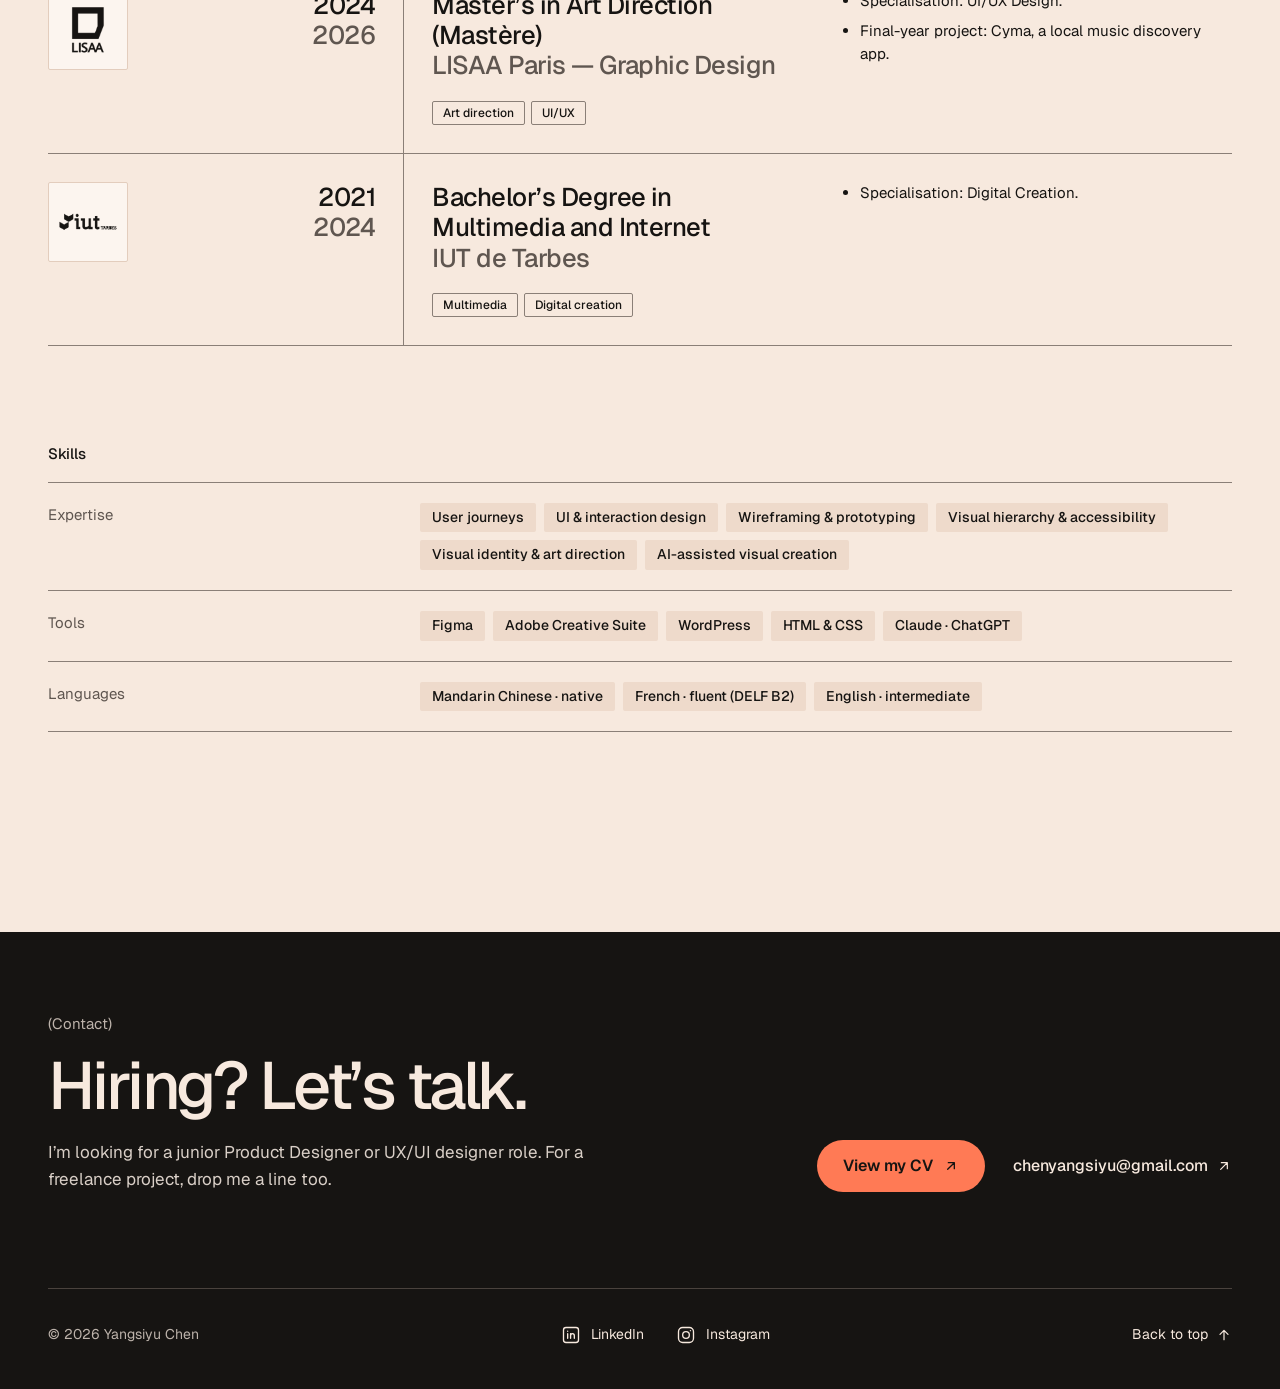
==== commit 7b6f8556: "Add files via upload Update : less space between the top memu and the introduction" ====
--- a/en/index.html
+++ b/en/index.html
@@ -45,13 +45,12 @@
 
 <section class="hero mt-hero">
 <div style="min-width: 0; transform: translateY(0.0px); opacity: 1.000" data-hero="">
-<p style="margin: 0 0 32px; display: inline-flex; align-items: center; gap: 10px; padding: 6px 14px; background: #eedacb; border-radius: 999px; font-size: 14px; font-weight: 500"><span aria-hidden="true" style="width: 8px; height: 8px; border-radius: 999px; background: #2e6b66"></span>Available · open to new roles</p>
 <p style="margin: 0 0 24px; font-size: 19px">Hello, I’m Yangsiyu.</p>
 <div class="slogan">
 <h1 class="t-display"><span style="color: #73685f">I turn </span><span style="color: #161412">complex ideas</span><span style="color: #73685f"> into </span><span style="color: #161412">concrete solutions.</span></h1>
 <p class="t-display slogan-over" aria-hidden="true" style="clip-path: circle(0px at 300px 180px); transition: clip-path .35s cubic-bezier(.2,.7,.2,1)"><span>I turn </span><span>complex ideas</span><span> into </span><span>concrete solutions.</span></p>
 </div>
-<p style="margin: 40px 0 0; max-width: 520px; font-size: 18px; line-height: 1.5; color: #5f5650">Product &amp; UX/UI designer in Paris, with a background in art direction. Looking for a junior designer role; freelance is welcome too.</p>
+<p style="margin: 32px 0 0; max-width: 520px; font-size: 18px; line-height: 1.5; color: #5f5650">Product &amp; UX/UI designer in Paris, with a background in art direction. Looking for a junior designer role; freelance is welcome too.</p>
 <div style="margin-top: 28px; display: flex; flex-wrap: wrap; align-items: center; gap: 12px 32px">
 <a href="../assets/cv/CV_Yangsiyu_CHEN_EN.pdf" target="_blank" rel="noopener" class="btn-primary" style="display: inline-flex; align-items: center; gap: 10px; min-height: 48px; padding: 0 24px; border-radius: 999px; background: #d33b1c; color: #ffffff; font-weight: 600; text-decoration: none">View my CV
 <svg width="16" height="16" viewBox="0 0 24 24" fill="none" stroke="currentColor" stroke-width="2" stroke-linecap="round" stroke-linejoin="round" aria-hidden="true"><path d="M7 17L17 7M8 7h9v9"></path></svg></a>
--- a/assets/css/index.css
+++ b/assets/css/index.css
@@ -12,7 +12,9 @@
 [lang="zh-CN"] .t-display{line-height:1.18;letter-spacing:-0.02em}
 [lang="zh-CN"] .t-section{line-height:1.05;letter-spacing:-0.03em}
 [lang="zh-CN"] .t-h1{line-height:1.15;letter-spacing:-0.02em}
-.mt-hero{margin-top:150px}.mt-xl{margin-top:200px}.mt-m{margin-top:96px}
+.mt-hero{margin-top:56px}.mt-xl{margin-top:200px}.mt-m{margin-top:96px}
+.slogan .t-display{font-size:clamp(2.5rem,min(6.4vw,11.5vh),6rem)}
+@media (min-width:641px) and (max-height:820px){.mt-hero{margin-top:32px}}
 .hdr{display:grid;grid-template-columns:auto minmax(0,1fr) auto;grid-template-areas:'logo nav lang';align-items:center;gap:16px 32px;font-size:15px}
 .hdr-logo{grid-area:logo}.hdr-logo img{height:44px}
 .hdr-nav{grid-area:nav;justify-self:center;display:flex;flex-wrap:wrap;gap:8px 28px}
@@ -71,7 +73,7 @@
 .hdr{grid-template-columns:minmax(0,1fr) auto;grid-template-areas:'logo lang' 'nav nav';gap:12px 16px}
 .hdr-logo img{height:36px}
 .hdr-nav{justify-self:stretch;justify-content:space-between;gap:8px 16px;padding-top:12px;border-top:1px solid #e3cdbd}
-.mt-hero{margin-top:72px}.mt-xl{margin-top:120px}.mt-m{margin-top:64px}
+.mt-hero{margin-top:48px}.mt-xl{margin-top:120px}.mt-m{margin-top:64px}
 .foot-in{padding:56px 20px 24px}
 .logo-tile{width:64px;height:64px}
 }
